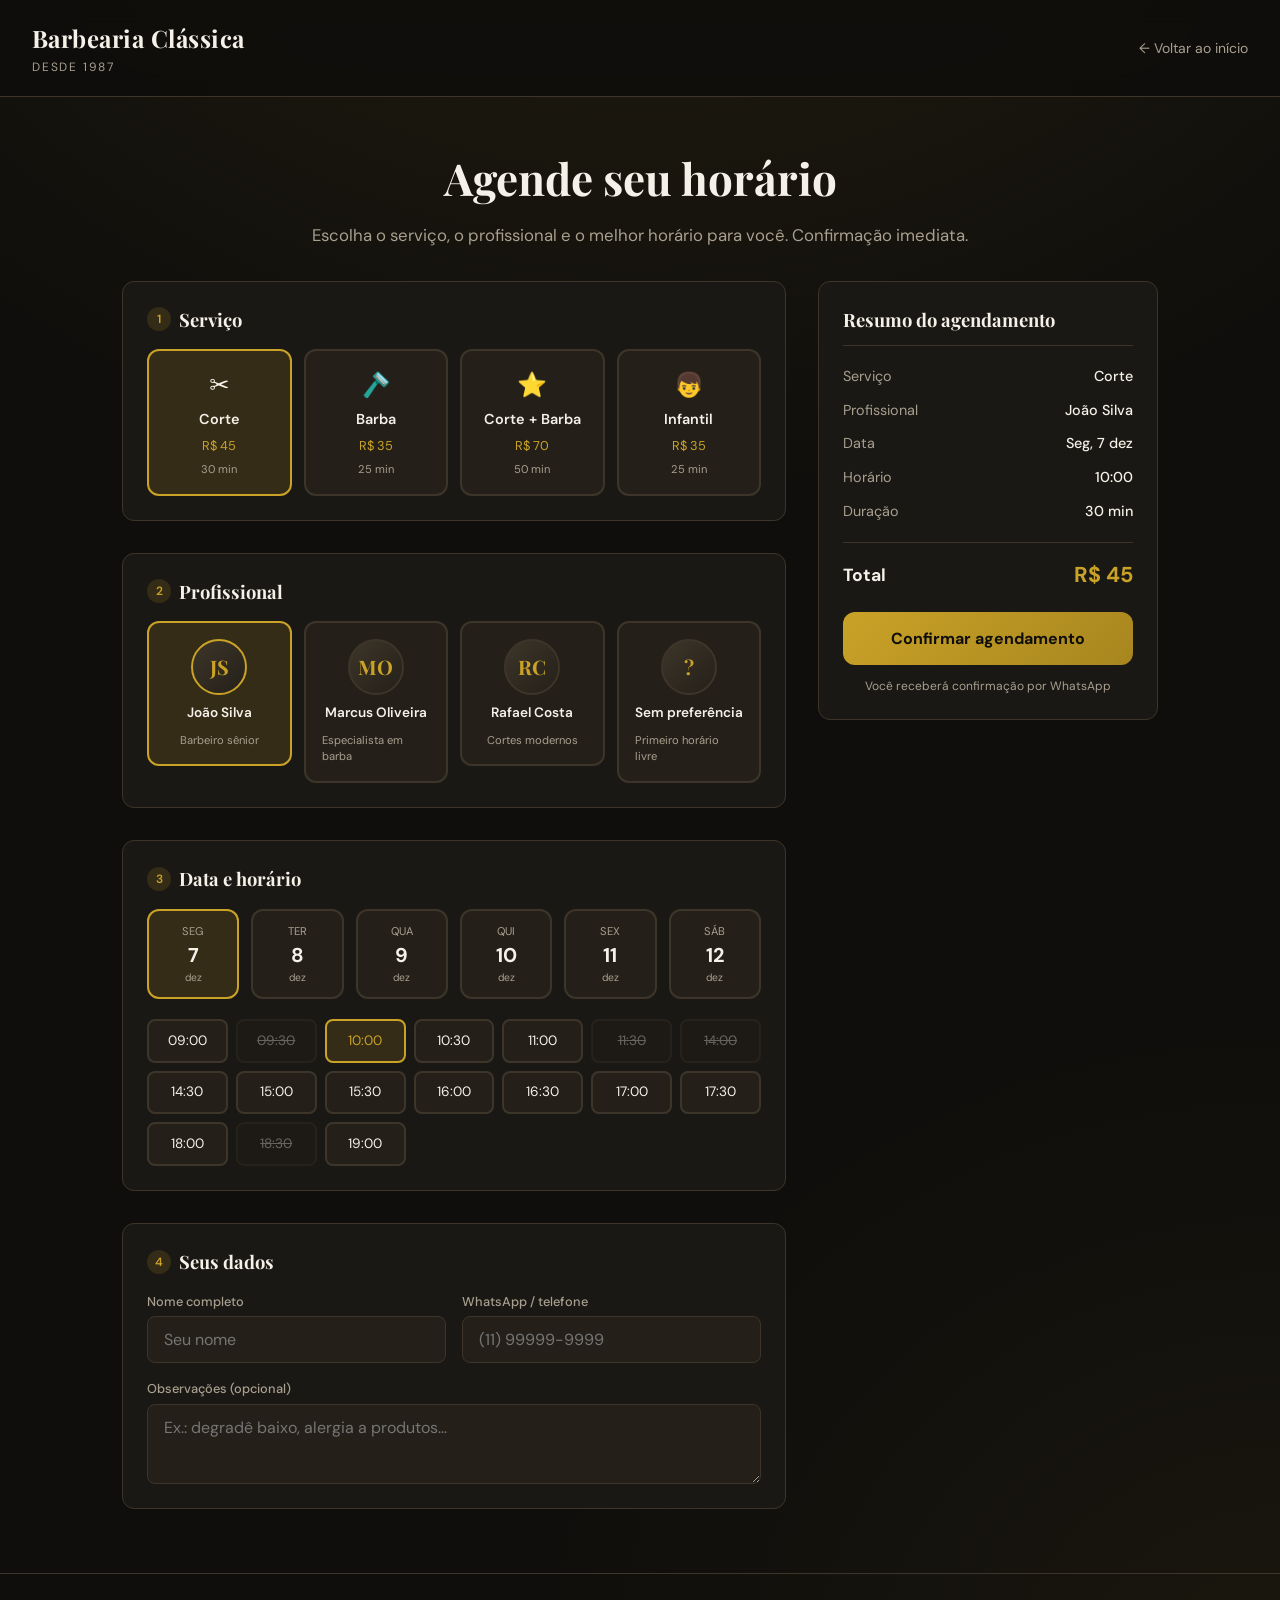
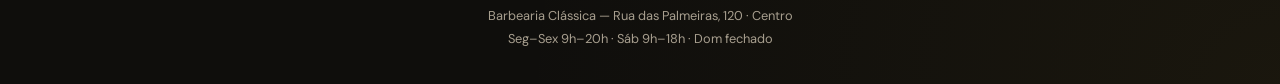
==== agendamento.html @ efe64b72 "Adiciona página de agendamento para barbearia Nova página agendamento.html com fluxo em quatro etapa" ====
<!DOCTYPE html>
<html lang="pt-BR">
<head>
    <meta charset="UTF-8">
    <meta name="viewport" content="width=device-width, initial-scale=1.0">
    <title>Agendar horário — Barbearia Clássica</title>
    <link rel="preconnect" href="https://fonts.googleapis.com">
    <link rel="preconnect" href="https://fonts.gstatic.com" crossorigin>
    <link href="https://fonts.googleapis.com/css2?family=DM+Sans:ital,opsz,wght@0,9..40,400;0,9..40,500;0,9..40,600;0,9..40,700;1,9..40,400&family=Playfair+Display:wght@600;700&display=swap" rel="stylesheet">
    <link rel="stylesheet" href="agendamento.css">
</head>
<body>
    <header class="site-header">
        <div class="brand">
            <span class="brand-name">Barbearia Clássica</span>
            <span class="brand-tagline">Desde 1987</span>
        </div>
        <a class="nav-back" href="index.html">← Voltar ao início</a>
    </header>

    <section class="hero">
        <h1>Agende seu horário</h1>
        <p>Escolha o serviço, o profissional e o melhor horário para você. Confirmação imediata.</p>
    </section>

    <div class="booking-layout">
        <form class="booking-form" id="booking-form" novalidate>
            <section class="form-section">
                <h2><span class="step-num">1</span> Serviço</h2>
                <div class="service-grid">
                    <div class="service-card">
                        <input type="radio" name="service" id="svc-corte" value="corte" data-price="45" data-duration="30" checked>
                        <label for="svc-corte">
                            <span class="service-icon">✂️</span>
                            <span class="service-name">Corte</span>
                            <span class="service-price">R$ 45</span>
                            <span class="service-duration">30 min</span>
                        </label>
                    </div>
                    <div class="service-card">
                        <input type="radio" name="service" id="svc-barba" value="barba" data-price="35" data-duration="25">
                        <label for="svc-barba">
                            <span class="service-icon">🪒</span>
                            <span class="service-name">Barba</span>
                            <span class="service-price">R$ 35</span>
                            <span class="service-duration">25 min</span>
                        </label>
                    </div>
                    <div class="service-card">
                        <input type="radio" name="service" id="svc-combo" value="combo" data-price="70" data-duration="50">
                        <label for="svc-combo">
                            <span class="service-icon">⭐</span>
                            <span class="service-name">Corte + Barba</span>
                            <span class="service-price">R$ 70</span>
                            <span class="service-duration">50 min</span>
                        </label>
                    </div>
                    <div class="service-card">
                        <input type="radio" name="service" id="svc-infantil" value="infantil" data-price="35" data-duration="25">
                        <label for="svc-infantil">
                            <span class="service-icon">👦</span>
                            <span class="service-name">Infantil</span>
                            <span class="service-price">R$ 35</span>
                            <span class="service-duration">25 min</span>
                        </label>
                    </div>
                </div>
            </section>

            <section class="form-section">
                <h2><span class="step-num">2</span> Profissional</h2>
                <div class="barber-grid">
                    <div class="barber-card">
                        <input type="radio" name="barber" id="barber-joao" value="João Silva" checked>
                        <label for="barber-joao">
                            <span class="barber-avatar">JS</span>
                            <span class="barber-name">João Silva</span>
                            <span class="barber-role">Barbeiro sênior</span>
                        </label>
                    </div>
                    <div class="barber-card">
                        <input type="radio" name="barber" id="barber-marcus" value="Marcus Oliveira">
                        <label for="barber-marcus">
                            <span class="barber-avatar">MO</span>
                            <span class="barber-name">Marcus Oliveira</span>
                            <span class="barber-role">Especialista em barba</span>
                        </label>
                    </div>
                    <div class="barber-card">
                        <input type="radio" name="barber" id="barber-rafa" value="Rafael Costa">
                        <label for="barber-rafa">
                            <span class="barber-avatar">RC</span>
                            <span class="barber-name">Rafael Costa</span>
                            <span class="barber-role">Cortes modernos</span>
                        </label>
                    </div>
                    <div class="barber-card">
                        <input type="radio" name="barber" id="barber-any" value="Qualquer disponível">
                        <label for="barber-any">
                            <span class="barber-avatar">?</span>
                            <span class="barber-name">Sem preferência</span>
                            <span class="barber-role">Primeiro horário livre</span>
                        </label>
                    </div>
                </div>
            </section>

            <section class="form-section">
                <h2><span class="step-num">3</span> Data e horário</h2>
                <div class="date-row" id="date-options" role="radiogroup" aria-label="Selecione a data"></div>
                <div class="time-grid" id="time-slots" role="radiogroup" aria-label="Selecione o horário"></div>
            </section>

            <section class="form-section">
                <h2><span class="step-num">4</span> Seus dados</h2>
                <div class="field-row">
                    <div class="field-group">
                        <label for="client-name">Nome completo</label>
                        <input type="text" id="client-name" name="name" placeholder="Seu nome" required autocomplete="name">
                    </div>
                    <div class="field-group">
                        <label for="client-phone">WhatsApp / telefone</label>
                        <input type="tel" id="client-phone" name="phone" placeholder="(11) 99999-9999" required autocomplete="tel">
                    </div>
                </div>
                <div class="field-group">
                    <label for="client-notes">Observações (opcional)</label>
                    <textarea id="client-notes" name="notes" placeholder="Ex.: degradê baixo, alergia a produtos..."></textarea>
                </div>
            </section>
        </form>

        <aside class="summary-panel">
            <div class="summary-card">
                <h3>Resumo do agendamento</h3>
                <div class="summary-item">
                    <span class="label">Serviço</span>
                    <span class="value" id="summary-service">Corte</span>
                </div>
                <div class="summary-item">
                    <span class="label">Profissional</span>
                    <span class="value" id="summary-barber">João Silva</span>
                </div>
                <div class="summary-item">
                    <span class="label">Data</span>
                    <span class="value" id="summary-date">—</span>
                </div>
                <div class="summary-item">
                    <span class="label">Horário</span>
                    <span class="value" id="summary-time">—</span>
                </div>
                <div class="summary-item">
                    <span class="label">Duração</span>
                    <span class="value" id="summary-duration">30 min</span>
                </div>
                <div class="summary-total">
                    <span>Total</span>
                    <span class="amount" id="summary-total">R$ 45</span>
                </div>
                <button type="submit" form="booking-form" class="btn-submit" id="btn-submit">
                    Confirmar agendamento
                </button>
                <p class="summary-hint">Você receberá confirmação por WhatsApp</p>
            </div>
        </aside>
    </div>

    <footer class="site-footer">
        <p>Barbearia Clássica — Rua das Palmeiras, 120 · Centro</p>
        <p>Seg–Sex 9h–20h · Sáb 9h–18h · Dom fechado</p>
    </footer>

    <div class="modal-overlay" id="success-modal" aria-hidden="true">
        <div class="modal" role="dialog" aria-labelledby="modal-title">
            <div class="modal-icon">✓</div>
            <h2 id="modal-title">Agendamento confirmado!</h2>
            <p>Seu horário foi reservado com sucesso. Até lá!</p>
            <div class="modal-details" id="modal-details"></div>
            <button type="button" class="btn-close" id="modal-close">Fechar</button>
        </div>
    </div>

    <script src="agendamento.js"></script>
</body>
</html>
---- agendamento.css ----
*,
*::before,
*::after {
    box-sizing: border-box;
    margin: 0;
    padding: 0;
}

:root {
    --bg: #0f0e0c;
    --surface: #1a1814;
    --surface-elevated: #242019;
    --border: #3d3529;
    --text: #f5f0e8;
    --text-muted: #a89f8f;
    --accent: #c9a227;
    --accent-hover: #e0b83a;
    --accent-dim: rgba(201, 162, 39, 0.15);
    --success: #4a9b6e;
    --radius: 12px;
    --font-display: "Playfair Display", Georgia, serif;
    --font-body: "DM Sans", system-ui, sans-serif;
}

html {
    scroll-behavior: smooth;
}

body {
    min-height: 100vh;
    background: var(--bg);
    background-image:
        radial-gradient(ellipse 80% 50% at 50% -20%, rgba(201, 162, 39, 0.12), transparent),
        radial-gradient(ellipse 60% 40% at 100% 100%, rgba(201, 162, 39, 0.06), transparent);
    color: var(--text);
    font-family: var(--font-body);
    line-height: 1.5;
}

a {
    color: var(--accent);
    text-decoration: none;
}

a:hover {
    color: var(--accent-hover);
}

/* Header */
.site-header {
    display: flex;
    align-items: center;
    justify-content: space-between;
    padding: 1.25rem 2rem;
    border-bottom: 1px solid var(--border);
    background: rgba(15, 14, 12, 0.85);
    backdrop-filter: blur(12px);
    position: sticky;
    top: 0;
    z-index: 100;
}

.brand {
    display: flex;
    flex-direction: column;
    gap: 0.15rem;
}

.brand-name {
    font-family: var(--font-display);
    font-size: 1.5rem;
    font-weight: 700;
    letter-spacing: 0.02em;
}

.brand-tagline {
    font-size: 0.75rem;
    color: var(--text-muted);
    text-transform: uppercase;
    letter-spacing: 0.15em;
}

.nav-back {
    font-size: 0.875rem;
    color: var(--text-muted);
    transition: color 0.2s;
}

.nav-back:hover {
    color: var(--accent);
}

/* Hero */
.hero {
    max-width: 720px;
    margin: 0 auto;
    padding: 3rem 2rem 2rem;
    text-align: center;
}

.hero h1 {
    font-family: var(--font-display);
    font-size: clamp(2rem, 5vw, 2.75rem);
    font-weight: 700;
    margin-bottom: 0.75rem;
}

.hero p {
    color: var(--text-muted);
    font-size: 1.05rem;
}

/* Layout */
.booking-layout {
    display: grid;
    grid-template-columns: 1fr 340px;
    gap: 2rem;
    max-width: 1100px;
    margin: 0 auto;
    padding: 0 2rem 4rem;
}

@media (max-width: 900px) {
    .booking-layout {
        grid-template-columns: 1fr;
    }

    .summary-panel {
        order: -1;
    }
}

/* Form sections */
.booking-form {
    display: flex;
    flex-direction: column;
    gap: 2rem;
}

.form-section {
    background: var(--surface);
    border: 1px solid var(--border);
    border-radius: var(--radius);
    padding: 1.5rem;
}

.form-section h2 {
    font-family: var(--font-display);
    font-size: 1.15rem;
    margin-bottom: 1rem;
    display: flex;
    align-items: center;
    gap: 0.5rem;
}

.step-num {
    display: inline-flex;
    align-items: center;
    justify-content: center;
    width: 1.5rem;
    height: 1.5rem;
    background: var(--accent-dim);
    color: var(--accent);
    border-radius: 50%;
    font-family: var(--font-body);
    font-size: 0.75rem;
    font-weight: 600;
}

/* Service cards */
.service-grid {
    display: grid;
    grid-template-columns: repeat(auto-fill, minmax(140px, 1fr));
    gap: 0.75rem;
}

.service-card {
    cursor: pointer;
}

.service-card input {
    position: absolute;
    opacity: 0;
    pointer-events: none;
}

.service-card label {
    display: flex;
    flex-direction: column;
    align-items: center;
    gap: 0.35rem;
    padding: 1rem 0.75rem;
    border: 2px solid var(--border);
    border-radius: var(--radius);
    background: var(--surface-elevated);
    cursor: pointer;
    transition: border-color 0.2s, background 0.2s;
    text-align: center;
}

.service-card input:checked + label {
    border-color: var(--accent);
    background: var(--accent-dim);
}

.service-card label:hover {
    border-color: var(--accent);
}

.service-icon {
    font-size: 1.5rem;
}

.service-name {
    font-weight: 600;
    font-size: 0.9rem;
}

.service-price {
    font-size: 0.8rem;
    color: var(--accent);
}

.service-duration {
    font-size: 0.7rem;
    color: var(--text-muted);
}

/* Barber selection */
.barber-grid {
    display: grid;
    grid-template-columns: repeat(auto-fill, minmax(120px, 1fr));
    gap: 0.75rem;
}

.barber-card input {
    position: absolute;
    opacity: 0;
}

.barber-card label {
    display: flex;
    flex-direction: column;
    align-items: center;
    gap: 0.5rem;
    padding: 1rem;
    border: 2px solid var(--border);
    border-radius: var(--radius);
    background: var(--surface-elevated);
    cursor: pointer;
    transition: border-color 0.2s, background 0.2s;
}

.barber-card input:checked + label {
    border-color: var(--accent);
    background: var(--accent-dim);
}

.barber-avatar {
    width: 56px;
    height: 56px;
    border-radius: 50%;
    background: linear-gradient(135deg, var(--border), var(--surface-elevated));
    display: flex;
    align-items: center;
    justify-content: center;
    font-family: var(--font-display);
    font-size: 1.25rem;
    font-weight: 700;
    color: var(--accent);
    border: 2px solid var(--border);
}

.barber-card input:checked + label .barber-avatar {
    border-color: var(--accent);
}

.barber-name {
    font-weight: 600;
    font-size: 0.85rem;
}

.barber-role {
    font-size: 0.7rem;
    color: var(--text-muted);
}

/* Date & time */
.date-row {
    display: flex;
    gap: 0.75rem;
    flex-wrap: wrap;
    margin-bottom: 1.25rem;
}

.date-chip {
    flex: 1;
    min-width: 72px;
}

.date-chip input {
    position: absolute;
    opacity: 0;
}

.date-chip label {
    display: flex;
    flex-direction: column;
    align-items: center;
    padding: 0.75rem 0.5rem;
    border: 2px solid var(--border);
    border-radius: var(--radius);
    background: var(--surface-elevated);
    cursor: pointer;
    transition: border-color 0.2s, background 0.2s;
}

.date-chip input:checked + label {
    border-color: var(--accent);
    background: var(--accent-dim);
}

.date-day {
    font-size: 0.7rem;
    color: var(--text-muted);
    text-transform: uppercase;
}

.date-num {
    font-size: 1.25rem;
    font-weight: 700;
}

.date-month {
    font-size: 0.65rem;
    color: var(--text-muted);
}

.time-grid {
    display: grid;
    grid-template-columns: repeat(auto-fill, minmax(72px, 1fr));
    gap: 0.5rem;
}

.time-slot input {
    position: absolute;
    opacity: 0;
}

.time-slot label {
    display: block;
    padding: 0.6rem;
    text-align: center;
    font-size: 0.85rem;
    border: 2px solid var(--border);
    border-radius: 8px;
    background: var(--surface-elevated);
    cursor: pointer;
    transition: border-color 0.2s, background 0.2s;
}

.time-slot input:checked + label {
    border-color: var(--accent);
    background: var(--accent-dim);
    color: var(--accent);
}

.time-slot input:disabled + label {
    opacity: 0.35;
    cursor: not-allowed;
    text-decoration: line-through;
}

.time-slot label:hover:not(:has(+ input:disabled)) {
    border-color: var(--accent);
}

/* Customer fields */
.field-group {
    display: flex;
    flex-direction: column;
    gap: 0.35rem;
    margin-bottom: 1rem;
}

.field-group:last-child {
    margin-bottom: 0;
}

.field-group label {
    font-size: 0.8rem;
    color: var(--text-muted);
    font-weight: 500;
}

.field-group input,
.field-group textarea {
    padding: 0.75rem 1rem;
    border: 1px solid var(--border);
    border-radius: 8px;
    background: var(--surface-elevated);
    color: var(--text);
    font-family: inherit;
    font-size: 1rem;
    transition: border-color 0.2s;
}

.field-group input:focus,
.field-group textarea:focus {
    outline: none;
    border-color: var(--accent);
}

.field-group textarea {
    resize: vertical;
    min-height: 80px;
}

.field-row {
    display: grid;
    grid-template-columns: 1fr 1fr;
    gap: 1rem;
}

@media (max-width: 500px) {
    .field-row {
        grid-template-columns: 1fr;
    }
}

/* Summary panel */
.summary-panel {
    position: sticky;
    top: 5.5rem;
    align-self: start;
}

.summary-card {
    background: var(--surface);
    border: 1px solid var(--border);
    border-radius: var(--radius);
    padding: 1.5rem;
}

.summary-card h3 {
    font-family: var(--font-display);
    font-size: 1.15rem;
    margin-bottom: 1.25rem;
    padding-bottom: 0.75rem;
    border-bottom: 1px solid var(--border);
}

.summary-item {
    display: flex;
    justify-content: space-between;
    gap: 1rem;
    margin-bottom: 0.75rem;
    font-size: 0.9rem;
}

.summary-item .label {
    color: var(--text-muted);
}

.summary-item .value {
    text-align: right;
    font-weight: 500;
}

.summary-total {
    display: flex;
    justify-content: space-between;
    align-items: center;
    margin-top: 1.25rem;
    padding-top: 1rem;
    border-top: 1px solid var(--border);
    font-size: 1.1rem;
    font-weight: 700;
}

.summary-total .amount {
    color: var(--accent);
    font-size: 1.35rem;
}

.btn-submit {
    width: 100%;
    margin-top: 1.25rem;
    padding: 1rem 1.5rem;
    border: none;
    border-radius: var(--radius);
    background: linear-gradient(135deg, var(--accent), #a8861f);
    color: var(--bg);
    font-family: inherit;
    font-size: 1rem;
    font-weight: 700;
    cursor: pointer;
    transition: transform 0.15s, box-shadow 0.2s;
}

.btn-submit:hover {
    transform: translateY(-1px);
    box-shadow: 0 8px 24px rgba(201, 162, 39, 0.35);
}

.btn-submit:active {
    transform: translateY(0);
}

.btn-submit:disabled {
    opacity: 0.5;
    cursor: not-allowed;
    transform: none;
    box-shadow: none;
}

.summary-hint {
    margin-top: 0.75rem;
    font-size: 0.75rem;
    color: var(--text-muted);
    text-align: center;
}

/* Modal */
.modal-overlay {
    position: fixed;
    inset: 0;
    background: rgba(0, 0, 0, 0.7);
    display: flex;
    align-items: center;
    justify-content: center;
    padding: 1.5rem;
    z-index: 200;
    opacity: 0;
    visibility: hidden;
    transition: opacity 0.3s, visibility 0.3s;
}

.modal-overlay.is-open {
    opacity: 1;
    visibility: visible;
}

.modal {
    background: var(--surface);
    border: 1px solid var(--border);
    border-radius: var(--radius);
    padding: 2rem;
    max-width: 400px;
    width: 100%;
    text-align: center;
    transform: scale(0.95);
    transition: transform 0.3s;
}

.modal-overlay.is-open .modal {
    transform: scale(1);
}

.modal-icon {
    width: 64px;
    height: 64px;
    margin: 0 auto 1rem;
    background: rgba(74, 155, 110, 0.2);
    border-radius: 50%;
    display: flex;
    align-items: center;
    justify-content: center;
    font-size: 2rem;
}

.modal h2 {
    font-family: var(--font-display);
    margin-bottom: 0.5rem;
}

.modal p {
    color: var(--text-muted);
    font-size: 0.95rem;
    margin-bottom: 1.5rem;
}

.modal-details {
    background: var(--surface-elevated);
    border-radius: 8px;
    padding: 1rem;
    text-align: left;
    font-size: 0.85rem;
    margin-bottom: 1.5rem;
}

.modal-details p {
    margin-bottom: 0.35rem;
    color: var(--text);
}

.modal-details p:last-child {
    margin-bottom: 0;
}

.btn-close {
    padding: 0.75rem 2rem;
    border: 2px solid var(--accent);
    border-radius: 8px;
    background: transparent;
    color: var(--accent);
    font-family: inherit;
    font-size: 0.95rem;
    font-weight: 600;
    cursor: pointer;
    transition: background 0.2s, color 0.2s;
}

.btn-close:hover {
    background: var(--accent);
    color: var(--bg);
}

/* Footer */
.site-footer {
    text-align: center;
    padding: 2rem;
    color: var(--text-muted);
    font-size: 0.8rem;
    border-top: 1px solid var(--border);
}

.site-footer p {
    margin-bottom: 0.25rem;
}
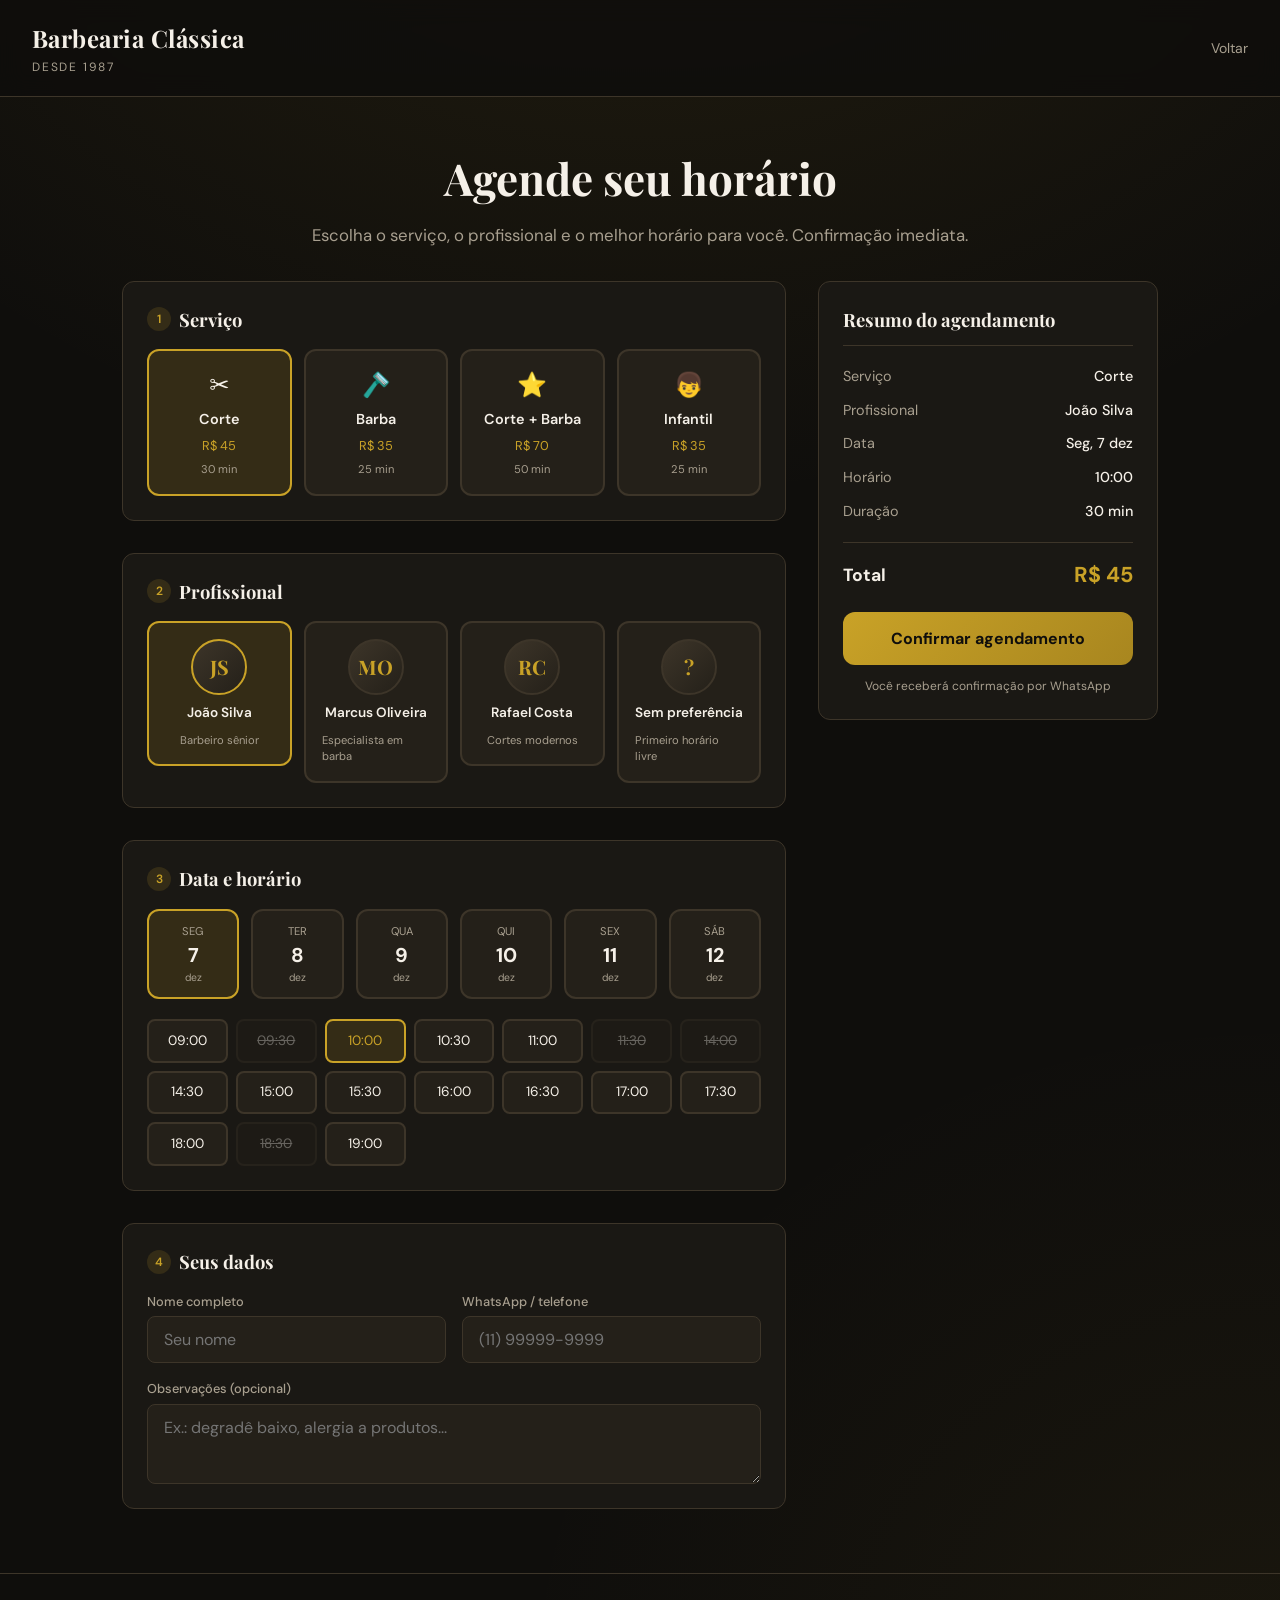
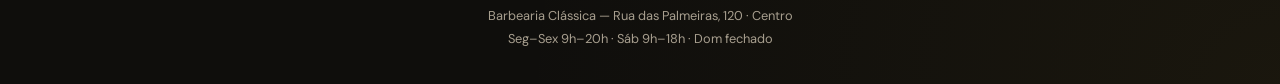
==== commit 81c191ab: "Melhora usabilidade mobile na página de agendamento Barra fixa de confirmação, sheet de resumo, data" ====
--- a/agendamento.html
+++ b/agendamento.html
@@ -2,7 +2,8 @@
 <html lang="pt-BR">
 <head>
     <meta charset="UTF-8">
-    <meta name="viewport" content="width=device-width, initial-scale=1.0">
+    <meta name="viewport" content="width=device-width, initial-scale=1.0, viewport-fit=cover">
+    <meta name="theme-color" content="#0f0e0c">
     <title>Agendar horário — Barbearia Clássica</title>
     <link rel="preconnect" href="https://fonts.googleapis.com">
     <link rel="preconnect" href="https://fonts.gstatic.com" crossorigin>
@@ -15,7 +16,7 @@
             <span class="brand-name">Barbearia Clássica</span>
             <span class="brand-tagline">Desde 1987</span>
         </div>
-        <a class="nav-back" href="index.html">← Voltar ao início</a>
+        <a class="nav-back" href="index.html"><span class="nav-back-short" aria-hidden="true">←</span><span class="nav-back-text">Voltar</span></a>
     </header>
 
     <section class="hero">
@@ -107,10 +108,13 @@
 
             <section class="form-section">
                 <h2><span class="step-num">3</span> Data e horário</h2>
+                <p class="scroll-hint" id="date-scroll-hint">Deslize para ver mais datas</p>
                 <div class="date-row" id="date-options" role="radiogroup" aria-label="Selecione a data"></div>
+                <p class="field-label-time">Horário</p>
                 <div class="time-grid" id="time-slots" role="radiogroup" aria-label="Selecione o horário"></div>
             </section>
 
+            <div class="form-error" id="form-error" role="alert" hidden></div>
             <section class="form-section">
                 <h2><span class="step-num">4</span> Seus dados</h2>
                 <div class="field-row">
@@ -130,7 +134,7 @@
             </section>
         </form>
 
-        <aside class="summary-panel">
+        <aside class="summary-panel" aria-label="Resumo do agendamento">
             <div class="summary-card">
                 <h3>Resumo do agendamento</h3>
                 <div class="summary-item">
@@ -181,5 +185,31 @@
     </div>
 
     <script src="agendamento.js"></script>
+    <div class="mobile-cta" id="mobile-cta">
+        <button type="button" class="mobile-cta-toggle" id="mobile-summary-toggle" aria-expanded="false" aria-controls="mobile-summary-sheet">
+            <span class="mobile-cta-line" id="mobile-cta-line">Corte · João Silva</span>
+            <span class="mobile-cta-meta" id="mobile-cta-meta">Escolha data e horário</span>
+            <span class="mobile-cta-total" id="mobile-cta-total">R$ 45</span>
+        </button>
+        <button type="submit" form="booking-form" class="btn-submit btn-submit-mobile" id="btn-submit-mobile">
+            Confirmar
+        </button>
+    </div>
+
+    <div class="mobile-summary-sheet" id="mobile-summary-sheet" aria-hidden="true">
+        <div class="mobile-summary-backdrop" id="mobile-summary-backdrop"></div>
+        <div class="mobile-summary-panel" role="dialog" aria-label="Resumo do agendamento">
+            <div class="mobile-summary-handle" aria-hidden="true"></div>
+            <h3>Resumo</h3>
+            <div class="summary-item"><span class="label">Serviço</span><span class="value" id="mobile-summary-service">Corte</span></div>
+            <div class="summary-item"><span class="label">Profissional</span><span class="value" id="mobile-summary-barber">João Silva</span></div>
+            <div class="summary-item"><span class="label">Data</span><span class="value" id="mobile-summary-date">—</span></div>
+            <div class="summary-item"><span class="label">Horário</span><span class="value" id="mobile-summary-time">—</span></div>
+            <div class="summary-item"><span class="label">Duração</span><span class="value" id="mobile-summary-duration">30 min</span></div>
+            <div class="summary-total"><span>Total</span><span class="amount" id="mobile-summary-total">R$ 45</span></div>
+            <button type="button" class="btn-close" id="mobile-summary-close">Continuar</button>
+        </div>
+    </div>
+
 </body>
 </html>
--- a/agendamento.css
+++ b/agendamento.css
@@ -124,10 +124,6 @@
     .booking-layout {
         grid-template-columns: 1fr;
     }
-
-    .summary-panel {
-        order: -1;
-    }
 }
 
 /* Form sections */
@@ -628,3 +624,407 @@
 .site-footer p {
     margin-bottom: 0.25rem;
 }
+
+
+/* --- Mobile usability --- */
+.scroll-hint,
+.field-label-time {
+    display: none;
+}
+
+.form-error {
+    max-width: 1100px;
+    margin: 0 auto 1rem;
+    padding: 0.75rem 1rem;
+    border-radius: 8px;
+    background: rgba(180, 60, 60, 0.15);
+    border: 1px solid rgba(220, 100, 100, 0.4);
+    color: #f0a8a8;
+    font-size: 0.9rem;
+    line-height: 1.4;
+}
+
+.form-error:not([hidden]) {
+    display: block;
+}
+
+.form-error[hidden] {
+    display: none;
+}
+
+.nav-back-short {
+    display: none;
+}
+
+/* Sticky mobile CTA (hidden on desktop) */
+.mobile-cta,
+.mobile-summary-sheet {
+    display: none;
+}
+
+@media (max-width: 768px) {
+    html {
+        -webkit-text-size-adjust: 100%;
+    }
+
+    body {
+        padding-bottom: calc(5.25rem + env(safe-area-inset-bottom, 0px));
+    }
+
+    .site-header {
+        padding: 0.75rem 1rem;
+        padding-top: calc(0.75rem + env(safe-area-inset-top, 0px));
+        gap: 0.75rem;
+    }
+
+    .brand-name {
+        font-size: 1.15rem;
+    }
+
+    .brand-tagline {
+        font-size: 0.65rem;
+        letter-spacing: 0.1em;
+    }
+
+    .nav-back {
+        flex-shrink: 0;
+        min-height: 44px;
+        min-width: 44px;
+        display: inline-flex;
+        align-items: center;
+        justify-content: center;
+        padding: 0.5rem 0.75rem;
+        border: 1px solid var(--border);
+        border-radius: 8px;
+        font-size: 0.85rem;
+    }
+
+    .nav-back-short {
+        display: inline;
+        font-size: 1.25rem;
+        line-height: 1;
+    }
+
+    .nav-back-text {
+        display: none;
+    }
+
+    .hero {
+        padding: 1.5rem 1rem 1rem;
+        text-align: left;
+    }
+
+    .hero h1 {
+        font-size: 1.65rem;
+        margin-bottom: 0.5rem;
+    }
+
+    .hero p {
+        font-size: 0.95rem;
+    }
+
+    .booking-layout {
+        padding: 0 1rem 1.5rem;
+        gap: 1.25rem;
+    }
+
+    .booking-form {
+        gap: 1.25rem;
+    }
+
+    .form-section {
+        padding: 1.125rem;
+    }
+
+    .form-section h2 {
+        font-size: 1.05rem;
+    }
+
+    .form-error {
+        margin-left: 1rem;
+        margin-right: 1rem;
+    }
+
+    .scroll-hint {
+        display: block;
+        font-size: 0.75rem;
+        color: var(--text-muted);
+        margin-bottom: 0.5rem;
+    }
+
+    .field-label-time {
+        display: block;
+        font-size: 0.8rem;
+        color: var(--text-muted);
+        font-weight: 500;
+        margin-bottom: 0.5rem;
+    }
+
+    /* 2-column grids, larger touch targets */
+    .service-grid {
+        grid-template-columns: repeat(2, 1fr);
+        gap: 0.625rem;
+    }
+
+    .service-card label {
+        min-height: 7rem;
+        padding: 1rem 0.5rem;
+        -webkit-tap-highlight-color: transparent;
+    }
+
+    .barber-grid {
+        grid-template-columns: repeat(2, 1fr);
+    }
+
+    .barber-card label {
+        min-height: 8.5rem;
+        padding: 0.875rem 0.5rem;
+        -webkit-tap-highlight-color: transparent;
+    }
+
+    .barber-name {
+        text-align: center;
+    }
+
+  .date-row {
+        flex-wrap: nowrap;
+        overflow-x: auto;
+        overflow-y: hidden;
+        scroll-snap-type: x mandatory;
+        -webkit-overflow-scrolling: touch;
+        scrollbar-width: none;
+        gap: 0.5rem;
+        margin-left: -0.25rem;
+        margin-right: -0.25rem;
+        padding: 0.25rem 0.25rem 0.75rem;
+        margin-bottom: 1rem;
+    }
+
+    .date-row::-webkit-scrollbar {
+        display: none;
+    }
+
+    .date-chip {
+        flex: 0 0 auto;
+        min-width: 4.75rem;
+        scroll-snap-align: start;
+    }
+
+    .date-chip label {
+        min-height: 4.75rem;
+        min-width: 4.75rem;
+        padding: 0.625rem 0.75rem;
+    }
+
+    .time-grid {
+        grid-template-columns: repeat(3, 1fr);
+        gap: 0.5rem;
+    }
+
+    .time-slot label {
+        min-height: 48px;
+        display: flex;
+        align-items: center;
+        justify-content: center;
+        font-size: 0.9rem;
+        padding: 0.75rem 0.25rem;
+        -webkit-tap-highlight-color: transparent;
+    }
+
+    .field-group input,
+    .field-group textarea {
+        font-size: 16px;
+        min-height: 48px;
+        padding: 0.875rem 1rem;
+    }
+
+    .field-group textarea {
+        min-height: 100px;
+    }
+
+    .field-row {
+        grid-template-columns: 1fr;
+        gap: 0;
+    }
+
+    /* Hide desktop sidebar; use bottom bar + sheet */
+    .summary-panel {
+        display: none;
+    }
+
+    .site-footer {
+        padding: 1.5rem 1rem 2rem;
+        font-size: 0.75rem;
+        padding-bottom: calc(2rem + env(safe-area-inset-bottom, 0px));
+    }
+
+    .modal-overlay {
+        align-items: flex-end;
+        padding: 0;
+    }
+
+    .modal {
+        max-width: none;
+        border-radius: var(--radius) var(--radius) 0 0;
+        padding: 1.5rem 1.25rem calc(1.5rem + env(safe-area-inset-bottom, 0px));
+        transform: translateY(100%);
+    }
+
+    .modal-overlay.is-open .modal {
+        transform: translateY(0);
+    }
+
+    .btn-close,
+    .btn-submit {
+        min-height: 48px;
+    }
+
+    /* Fixed bottom CTA */
+    .mobile-cta {
+        display: grid;
+        grid-template-columns: 1fr auto;
+        align-items: stretch;
+        gap: 0.625rem;
+        position: fixed;
+        left: 0;
+        right: 0;
+        bottom: 0;
+        z-index: 150;
+        padding: 0.625rem 1rem;
+        padding-bottom: calc(0.625rem + env(safe-area-inset-bottom, 0px));
+        background: rgba(15, 14, 12, 0.96);
+        border-top: 1px solid var(--border);
+        backdrop-filter: blur(16px);
+        box-shadow: 0 -8px 32px rgba(0, 0, 0, 0.45);
+    }
+
+    .mobile-cta-toggle {
+        display: flex;
+        flex-direction: column;
+        justify-content: center;
+        align-items: flex-start;
+        gap: 0.15rem;
+        min-height: 48px;
+        padding: 0.5rem 0.75rem;
+        border: 1px solid var(--border);
+        border-radius: 10px;
+        background: var(--surface-elevated);
+        color: var(--text);
+        font-family: inherit;
+        text-align: left;
+        cursor: pointer;
+        -webkit-tap-highlight-color: transparent;
+        overflow: hidden;
+        min-width: 0;
+    }
+
+    .mobile-cta-line {
+        font-size: 0.8rem;
+        font-weight: 600;
+        white-space: nowrap;
+        overflow: hidden;
+        text-overflow: ellipsis;
+        max-width: 100%;
+    }
+
+    .mobile-cta-meta {
+        font-size: 0.7rem;
+        color: var(--text-muted);
+        white-space: nowrap;
+        overflow: hidden;
+        text-overflow: ellipsis;
+        max-width: 100%;
+    }
+
+    .mobile-cta-total {
+        font-size: 1rem;
+        font-weight: 700;
+        color: var(--accent);
+        margin-top: 0.1rem;
+    }
+
+    .btn-submit-mobile {
+        width: auto;
+        min-width: 7.5rem;
+        margin-top: 0;
+        padding: 0 1.25rem;
+        white-space: nowrap;
+    }
+
+    /* Bottom sheet resumo */
+    .mobile-summary-sheet {
+        display: block;
+        position: fixed;
+        inset: 0;
+        z-index: 160;
+        pointer-events: none;
+        visibility: hidden;
+    }
+
+    .mobile-summary-sheet.is-open {
+        pointer-events: auto;
+        visibility: visible;
+    }
+
+    .mobile-summary-backdrop {
+        position: absolute;
+        inset: 0;
+        background: rgba(0, 0, 0, 0.55);
+        opacity: 0;
+        transition: opacity 0.25s;
+    }
+
+    .mobile-summary-sheet.is-open .mobile-summary-backdrop {
+        opacity: 1;
+    }
+
+    .mobile-summary-panel {
+        position: absolute;
+        left: 0;
+        right: 0;
+        bottom: 0;
+        max-height: 85vh;
+        overflow-y: auto;
+        background: var(--surface);
+        border: 1px solid var(--border);
+        border-radius: 16px 16px 0 0;
+        padding: 0.75rem 1.25rem calc(1.25rem + env(safe-area-inset-bottom, 0px));
+        transform: translateY(100%);
+        transition: transform 0.3s ease;
+    }
+
+    .mobile-summary-sheet.is-open .mobile-summary-panel {
+        transform: translateY(0);
+    }
+
+    .mobile-summary-handle {
+        width: 40px;
+        height: 4px;
+        background: var(--border);
+        border-radius: 2px;
+        margin: 0 auto 1rem;
+    }
+
+    .mobile-summary-panel h3 {
+        font-family: var(--font-display);
+        margin-bottom: 1rem;
+    }
+
+    .mobile-summary-panel .btn-close {
+        width: 100%;
+        margin-top: 1rem;
+        min-height: 48px;
+    }
+}
+
+@media (max-width: 380px) {
+    .btn-submit-mobile {
+        min-width: 6.5rem;
+        font-size: 0.9rem;
+        padding: 0 0.875rem;
+    }
+
+    .mobile-cta-line {
+        font-size: 0.75rem;
+    }
+}
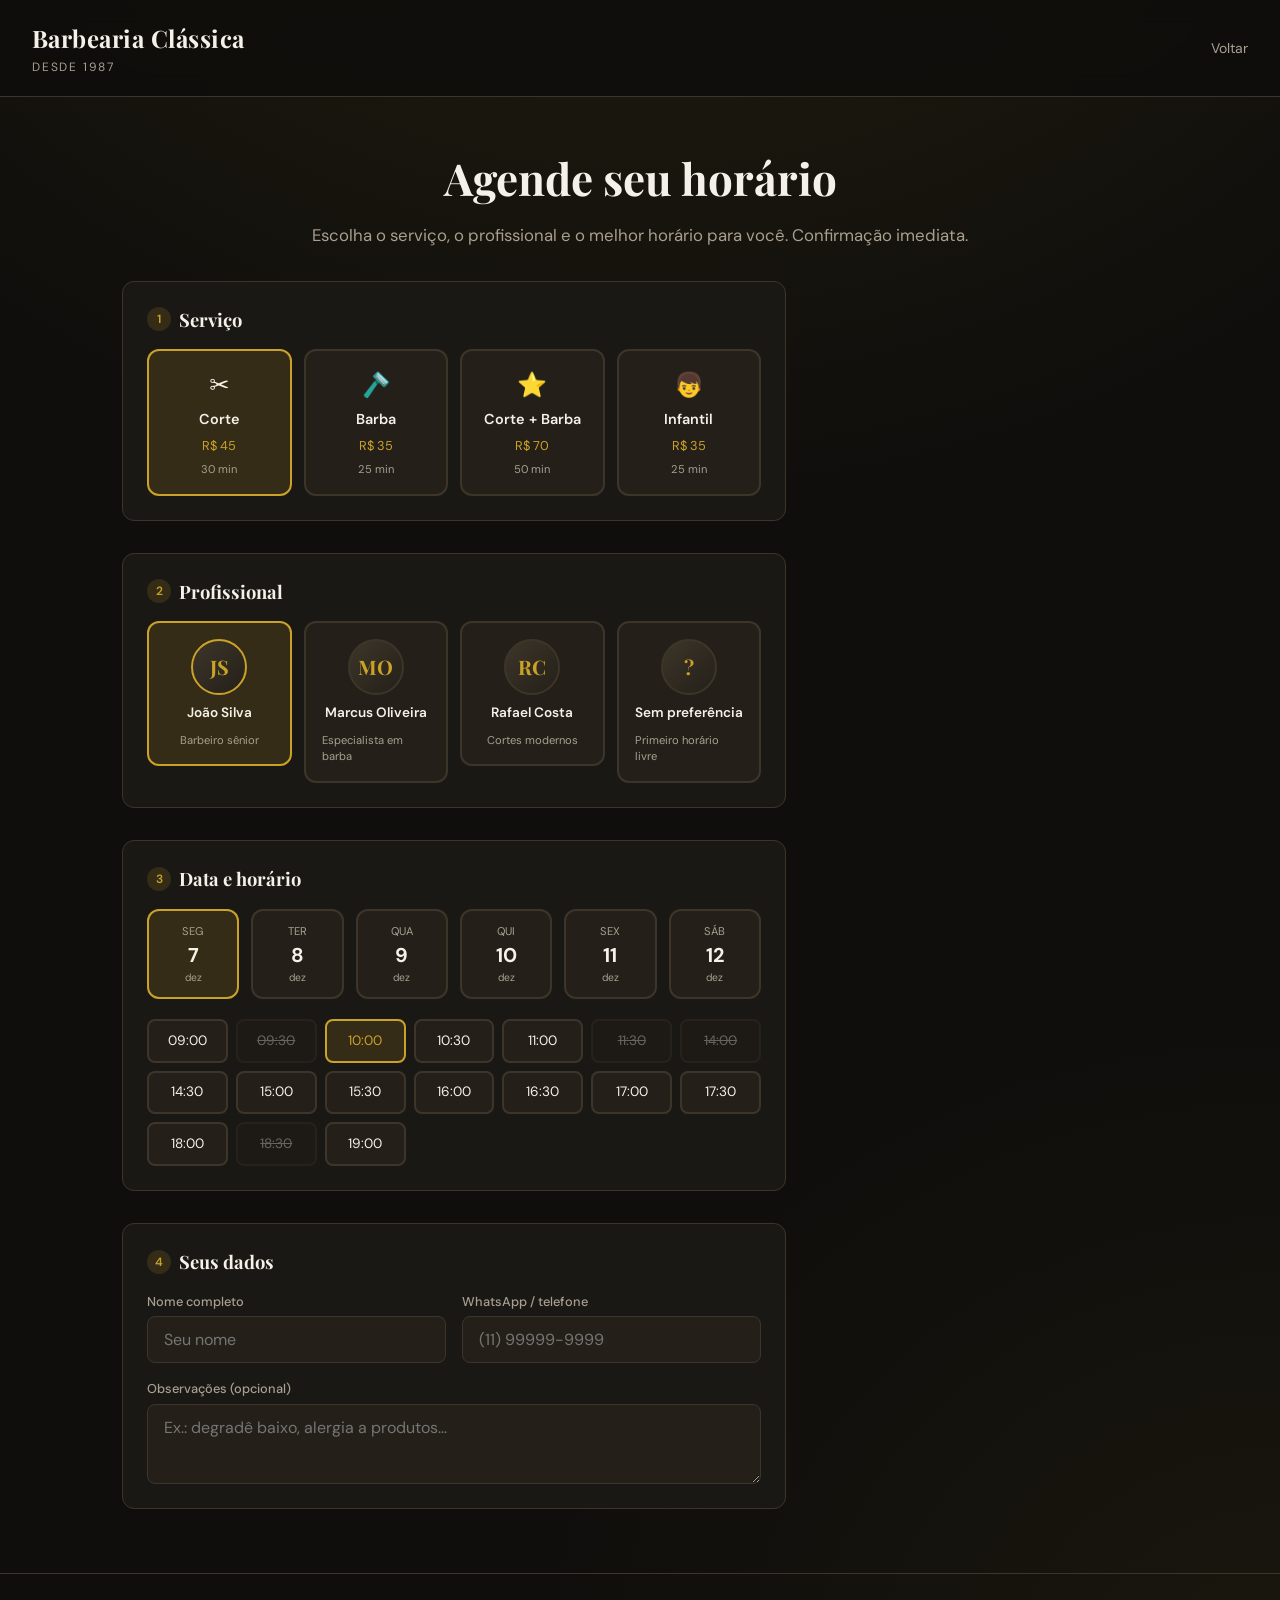
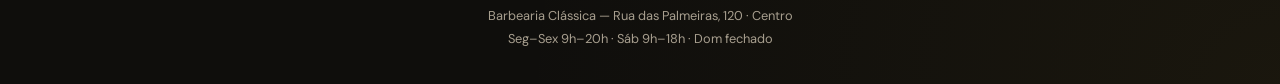
==== commit 724e5532: "Reduz resumo mobile que ocupava 70% da tela No celular o card de resumo some do fluxo; total e confi" ====
--- a/agendamento.html
+++ b/agendamento.html
@@ -135,8 +135,14 @@
         </form>
 
         <aside class="summary-panel" aria-label="Resumo do agendamento">
-            <div class="summary-card">
-                <h3>Resumo do agendamento</h3>
+            <details class="summary-compact" id="summary-compact">
+                <summary class="summary-compact__trigger">
+                    <span class="summary-compact__label">Resumo</span>
+                    <span class="summary-compact__preview" id="summary-preview">Corte · R$ 45</span>
+                </summary>
+                <div class="summary-card">
+                <h3 class="summary-desktop-title">Resumo do agendamento</h3>
+                <p class="summary-card__title">Detalhes</p>
                 <div class="summary-item">
                     <span class="label">Serviço</span>
                     <span class="value" id="summary-service">Corte</span>
@@ -165,14 +171,17 @@
                     Confirmar agendamento
                 </button>
                 <p class="summary-hint">Você receberá confirmação por WhatsApp</p>
-            </div>
+                </div>
+            </details>
         </aside>
     </div>
 
-    <footer class="site-footer">
-        <p>Barbearia Clássica — Rua das Palmeiras, 120 · Centro</p>
-        <p>Seg–Sex 9h–20h · Sáb 9h–18h · Dom fechado</p>
-    </footer>
+    <div class="page-end">
+        <footer class="site-footer">
+            <p>Barbearia Clássica — Rua das Palmeiras, 120 · Centro</p>
+            <p>Seg–Sex 9h–20h · Sáb 9h–18h · Dom fechado</p>
+        </footer>
+    </div>
 
     <div class="modal-overlay" id="success-modal" aria-hidden="true">
         <div class="modal" role="dialog" aria-labelledby="modal-title">
@@ -184,32 +193,30 @@
         </div>
     </div>
 
-    <script src="agendamento.js"></script>
     <div class="mobile-cta" id="mobile-cta">
-        <button type="button" class="mobile-cta-toggle" id="mobile-summary-toggle" aria-expanded="false" aria-controls="mobile-summary-sheet">
-            <span class="mobile-cta-line" id="mobile-cta-line">Corte · João Silva</span>
-            <span class="mobile-cta-meta" id="mobile-cta-meta">Escolha data e horário</span>
+        <button type="button" class="btn-mobile-details" id="btn-mobile-details" aria-expanded="false" aria-controls="mobile-details-popover">
+            Detalhes
+        </button>
+        <div class="mobile-cta-info">
             <span class="mobile-cta-total" id="mobile-cta-total">R$ 45</span>
-        </button>
+            <span class="mobile-cta-meta" id="mobile-cta-meta">Corte · escolha data e horário</span>
+        </div>
         <button type="submit" form="booking-form" class="btn-submit btn-submit-mobile" id="btn-submit-mobile">
             Confirmar
         </button>
     </div>
 
-    <div class="mobile-summary-sheet" id="mobile-summary-sheet" aria-hidden="true">
-        <div class="mobile-summary-backdrop" id="mobile-summary-backdrop"></div>
-        <div class="mobile-summary-panel" role="dialog" aria-label="Resumo do agendamento">
-            <div class="mobile-summary-handle" aria-hidden="true"></div>
-            <h3>Resumo</h3>
-            <div class="summary-item"><span class="label">Serviço</span><span class="value" id="mobile-summary-service">Corte</span></div>
-            <div class="summary-item"><span class="label">Profissional</span><span class="value" id="mobile-summary-barber">João Silva</span></div>
-            <div class="summary-item"><span class="label">Data</span><span class="value" id="mobile-summary-date">—</span></div>
-            <div class="summary-item"><span class="label">Horário</span><span class="value" id="mobile-summary-time">—</span></div>
-            <div class="summary-item"><span class="label">Duração</span><span class="value" id="mobile-summary-duration">30 min</span></div>
-            <div class="summary-total"><span>Total</span><span class="amount" id="mobile-summary-total">R$ 45</span></div>
-            <button type="button" class="btn-close" id="mobile-summary-close">Continuar</button>
-        </div>
-    </div>
-
+    <div class="mobile-details-popover" id="mobile-details-popover" hidden>
+        <div class="mobile-details-popover__panel" role="region" aria-label="Detalhes do agendamento">
+            <div class="summary-item"><span class="label">Serviço</span><span class="value" id="popover-service">Corte</span></div>
+            <div class="summary-item"><span class="label">Profissional</span><span class="value" id="popover-barber">João Silva</span></div>
+            <div class="summary-item"><span class="label">Data</span><span class="value" id="popover-date">—</span></div>
+            <div class="summary-item"><span class="label">Horário</span><span class="value" id="popover-time">—</span></div>
+            <div class="summary-item"><span class="label">Duração</span><span class="value" id="popover-duration">30 min</span></div>
+            <div class="summary-total"><span>Total</span><span class="amount" id="popover-total">R$ 45</span></div>
+        </div>
+    </div>
+
+    <script src="agendamento.js"></script>
 </body>
 </html>
--- a/agendamento.css
+++ b/agendamento.css
@@ -626,6 +626,121 @@
 }
 
 
+
+/* Collapsible summary (mobile-first; expanded on desktop) */
+.summary-compact {
+    border: none;
+    margin: 0;
+}
+
+.summary-compact__trigger {
+    display: none;
+    list-style: none;
+    cursor: pointer;
+    align-items: center;
+    justify-content: space-between;
+    gap: 0.75rem;
+    padding: 0.75rem 1rem;
+    min-height: 48px;
+    background: var(--surface);
+    border: 1px solid var(--border);
+    border-radius: var(--radius);
+    font-family: inherit;
+    color: var(--text);
+    -webkit-tap-highlight-color: transparent;
+}
+
+.summary-compact__trigger::-webkit-details-marker {
+    display: none;
+}
+
+.summary-compact__trigger::after {
+    content: "";
+    width: 0.5rem;
+    height: 0.5rem;
+    border-right: 2px solid var(--accent);
+    border-bottom: 2px solid var(--accent);
+    transform: rotate(45deg);
+    transition: transform 0.2s;
+    flex-shrink: 0;
+    margin-left: auto;
+}
+
+.summary-compact[open] .summary-compact__trigger::after {
+    transform: rotate(-135deg);
+    margin-top: 0.25rem;
+}
+
+.summary-compact__label {
+    font-weight: 600;
+    font-size: 0.85rem;
+    color: var(--text-muted);
+    flex-shrink: 0;
+}
+
+.summary-compact__preview {
+    font-size: 0.85rem;
+    font-weight: 600;
+    color: var(--text);
+    white-space: nowrap;
+    overflow: hidden;
+    text-overflow: ellipsis;
+    text-align: right;
+    flex: 1;
+    min-width: 0;
+}
+
+.summary-card__title {
+    display: block;
+}
+
+
+
+    .summary-compact > .summary-card {
+        display: block;
+    }
+
+    .summary-card__title {
+        display: none;
+    }
+
+    .summary-compact > .summary-card > .summary-card__title {
+        display: none;
+    }
+
+    .summary-panel .summary-card h3,
+    .summary-card__title {
+        font-family: var(--font-display);
+        font-size: 1.15rem;
+        margin-bottom: 1.25rem;
+        padding-bottom: 0.75rem;
+        border-bottom: 1px solid var(--border);
+    }
+
+    .summary-panel .summary-card::before {
+        content: "Resumo do agendamento";
+        display: block;
+        font-family: var(--font-display);
+        font-size: 1.15rem;
+        margin-bottom: 1.25rem;
+        padding-bottom: 0.75rem;
+        border-bottom: 1px solid var(--border);
+    }
+
+    .summary-card__title {
+        display: none !important;
+    }
+}
+
+/* Mobile details popover */
+.mobile-details-popover {
+    display: none;
+}
+
+.btn-mobile-details {
+    display: none;
+}
+
 /* --- Mobile usability --- */
 .scroll-hint,
 .field-label-time {
@@ -657,8 +772,7 @@
 }
 
 /* Sticky mobile CTA (hidden on desktop) */
-.mobile-cta,
-.mobile-summary-sheet {
+.mobile-cta {
     display: none;
 }
 
@@ -668,7 +782,7 @@
     }
 
     body {
-        padding-bottom: calc(5.25rem + env(safe-area-inset-bottom, 0px));
+        padding-bottom: calc(4.5rem + env(safe-area-inset-bottom, 0px));
     }
 
     .site-header {
@@ -724,7 +838,7 @@
     }
 
     .booking-layout {
-        padding: 0 1rem 1.5rem;
+        padding: 0 1rem 1rem;
         gap: 1.25rem;
     }
 
@@ -847,15 +961,151 @@
         gap: 0;
     }
 
-    /* Hide desktop sidebar; use bottom bar + sheet */
+    /* Resumo compacto: 1 linha fechado, detalhes sob demanda */
     .summary-panel {
+        position: static;
+        order: 2;
+        margin-top: 0.25rem;
+    }
+
+    .summary-compact__trigger {
+        display: flex;
+    }
+
+    .summary-compact > .summary-card {
+        margin-top: 0.5rem;
+        max-height: min(38vh, 280px);
+        overflow-y: auto;
+        -webkit-overflow-scrolling: touch;
+        padding: 1rem;
+    }
+
+    .summary-compact:not([open]) > .summary-card {
         display: none;
     }
 
+    .summary-card__title {
+        font-size: 0.8rem;
+        color: var(--text-muted);
+        text-transform: uppercase;
+        letter-spacing: 0.06em;
+        margin-bottom: 0.75rem;
+        padding-bottom: 0;
+        border: none;
+    }
+
+    .summary-compact .summary-item {
+        margin-bottom: 0.5rem;
+        font-size: 0.85rem;
+    }
+
+    .summary-compact .summary-total {
+        margin-top: 0.75rem;
+        padding-top: 0.75rem;
+        font-size: 1rem;
+    }
+
+    .summary-compact .summary-total .amount {
+        font-size: 1.15rem;
+    }
+
+    .summary-panel .btn-submit,
+    .summary-hint {
+        display: none;
+    }
+
+    .btn-mobile-details {
+        display: inline-flex;
+        align-items: center;
+        justify-content: center;
+        min-height: 44px;
+        padding: 0 0.75rem;
+        border: 1px solid var(--border);
+        border-radius: 10px;
+        background: var(--surface-elevated);
+        color: var(--text-muted);
+        font-family: inherit;
+        font-size: 0.8rem;
+        font-weight: 600;
+        cursor: pointer;
+        flex-shrink: 0;
+        -webkit-tap-highlight-color: transparent;
+    }
+
+    .btn-mobile-details[aria-expanded="true"] {
+        border-color: var(--accent);
+        color: var(--accent);
+    }
+
+    .mobile-details-popover {
+        display: block;
+        position: fixed;
+        left: 0;
+        right: 0;
+        bottom: calc(3.75rem + env(safe-area-inset-bottom, 0px));
+        z-index: 140;
+        padding: 0 0.75rem;
+        pointer-events: none;
+        visibility: hidden;
+        opacity: 0;
+        transition: opacity 0.2s, visibility 0.2s;
+    }
+
+    .mobile-details-popover.is-visible {
+        pointer-events: auto;
+        visibility: visible;
+        opacity: 1;
+    }
+
+    .mobile-details-popover[hidden] {
+        display: block;
+        visibility: hidden;
+        opacity: 0;
+    }
+
+    .mobile-details-popover__panel {
+        background: var(--surface);
+        border: 1px solid var(--border);
+        border-radius: var(--radius);
+        padding: 1rem;
+        max-height: min(32vh, 240px);
+        overflow-y: auto;
+        box-shadow: 0 -12px 40px rgba(0, 0, 0, 0.5);
+    }
+
+    .mobile-details-popover .summary-item {
+        margin-bottom: 0.5rem;
+        font-size: 0.85rem;
+    }
+
+    .mobile-details-popover .summary-total {
+        margin-top: 0.75rem;
+        padding-top: 0.75rem;
+    }
+
+    .page-end {
+        margin-top: 0.5rem;
+        background: var(--bg);
+    }
+
+    .booking-layout {
+        padding-bottom: 0.5rem;
+    }
+
     .site-footer {
-        padding: 1.5rem 1rem 2rem;
-        font-size: 0.75rem;
-        padding-bottom: calc(2rem + env(safe-area-inset-bottom, 0px));
+        margin-top: 0;
+        padding: 1.5rem 1rem;
+        padding-bottom: calc(4.75rem + env(safe-area-inset-bottom, 0px));
+        font-size: 0.8rem;
+        line-height: 1.6;
+        background: var(--surface);
+        border-top: 1px solid var(--border);
+    }
+
+    .site-footer p {
+        max-width: 22rem;
+        margin-left: auto;
+        margin-right: auto;
     }
 
     .modal-overlay {
@@ -882,9 +1132,9 @@
     /* Fixed bottom CTA */
     .mobile-cta {
         display: grid;
-        grid-template-columns: 1fr auto;
-        align-items: stretch;
-        gap: 0.625rem;
+        grid-template-columns: auto 1fr auto;
+        align-items: center;
+        gap: 0.5rem;
         position: fixed;
         left: 0;
         right: 0;
@@ -898,49 +1148,28 @@
         box-shadow: 0 -8px 32px rgba(0, 0, 0, 0.45);
     }
 
-    .mobile-cta-toggle {
+    .mobile-cta-info {
         display: flex;
         flex-direction: column;
         justify-content: center;
-        align-items: flex-start;
-        gap: 0.15rem;
-        min-height: 48px;
-        padding: 0.5rem 0.75rem;
-        border: 1px solid var(--border);
-        border-radius: 10px;
-        background: var(--surface-elevated);
-        color: var(--text);
-        font-family: inherit;
-        text-align: left;
-        cursor: pointer;
-        -webkit-tap-highlight-color: transparent;
-        overflow: hidden;
+        gap: 0.1rem;
         min-width: 0;
-    }
-
-    .mobile-cta-line {
-        font-size: 0.8rem;
-        font-weight: 600;
-        white-space: nowrap;
-        overflow: hidden;
-        text-overflow: ellipsis;
-        max-width: 100%;
+        padding-right: 0.5rem;
+    }
+
+    .mobile-cta-total {
+        font-size: 1.15rem;
+        font-weight: 700;
+        color: var(--accent);
+        line-height: 1.2;
     }
 
     .mobile-cta-meta {
-        font-size: 0.7rem;
+        font-size: 0.72rem;
         color: var(--text-muted);
         white-space: nowrap;
         overflow: hidden;
         text-overflow: ellipsis;
-        max-width: 100%;
-    }
-
-    .mobile-cta-total {
-        font-size: 1rem;
-        font-weight: 700;
-        color: var(--accent);
-        margin-top: 0.1rem;
     }
 
     .btn-submit-mobile {
@@ -951,70 +1180,6 @@
         white-space: nowrap;
     }
 
-    /* Bottom sheet resumo */
-    .mobile-summary-sheet {
-        display: block;
-        position: fixed;
-        inset: 0;
-        z-index: 160;
-        pointer-events: none;
-        visibility: hidden;
-    }
-
-    .mobile-summary-sheet.is-open {
-        pointer-events: auto;
-        visibility: visible;
-    }
-
-    .mobile-summary-backdrop {
-        position: absolute;
-        inset: 0;
-        background: rgba(0, 0, 0, 0.55);
-        opacity: 0;
-        transition: opacity 0.25s;
-    }
-
-    .mobile-summary-sheet.is-open .mobile-summary-backdrop {
-        opacity: 1;
-    }
-
-    .mobile-summary-panel {
-        position: absolute;
-        left: 0;
-        right: 0;
-        bottom: 0;
-        max-height: 85vh;
-        overflow-y: auto;
-        background: var(--surface);
-        border: 1px solid var(--border);
-        border-radius: 16px 16px 0 0;
-        padding: 0.75rem 1.25rem calc(1.25rem + env(safe-area-inset-bottom, 0px));
-        transform: translateY(100%);
-        transition: transform 0.3s ease;
-    }
-
-    .mobile-summary-sheet.is-open .mobile-summary-panel {
-        transform: translateY(0);
-    }
-
-    .mobile-summary-handle {
-        width: 40px;
-        height: 4px;
-        background: var(--border);
-        border-radius: 2px;
-        margin: 0 auto 1rem;
-    }
-
-    .mobile-summary-panel h3 {
-        font-family: var(--font-display);
-        margin-bottom: 1rem;
-    }
-
-    .mobile-summary-panel .btn-close {
-        width: 100%;
-        margin-top: 1rem;
-        min-height: 48px;
-    }
 }
 
 @media (max-width: 380px) {
@@ -1023,8 +1188,39 @@
         font-size: 0.9rem;
         padding: 0 0.875rem;
     }
-
-    .mobile-cta-line {
-        font-size: 0.75rem;
-    }
-}
+}
+
+@media (min-width: 769px) {
+    .summary-compact__trigger {
+        display: none !important;
+    }
+
+    .summary-compact > .summary-card {
+        display: block !important;
+        max-height: none;
+        overflow: visible;
+        padding: 1.5rem;
+    }
+
+    .summary-card__title,
+    .summary-desktop-title {
+        display: none;
+    }
+
+    .summary-panel .summary-card::before {
+        content: none;
+    }
+
+    .summary-desktop-title {
+        display: block !important;
+        font-family: var(--font-display);
+        font-size: 1.15rem;
+        margin-bottom: 1.25rem;
+        padding-bottom: 0.75rem;
+        border-bottom: 1px solid var(--border);
+    }
+
+    .summary-card__title {
+        display: none !important;
+    }
+}
